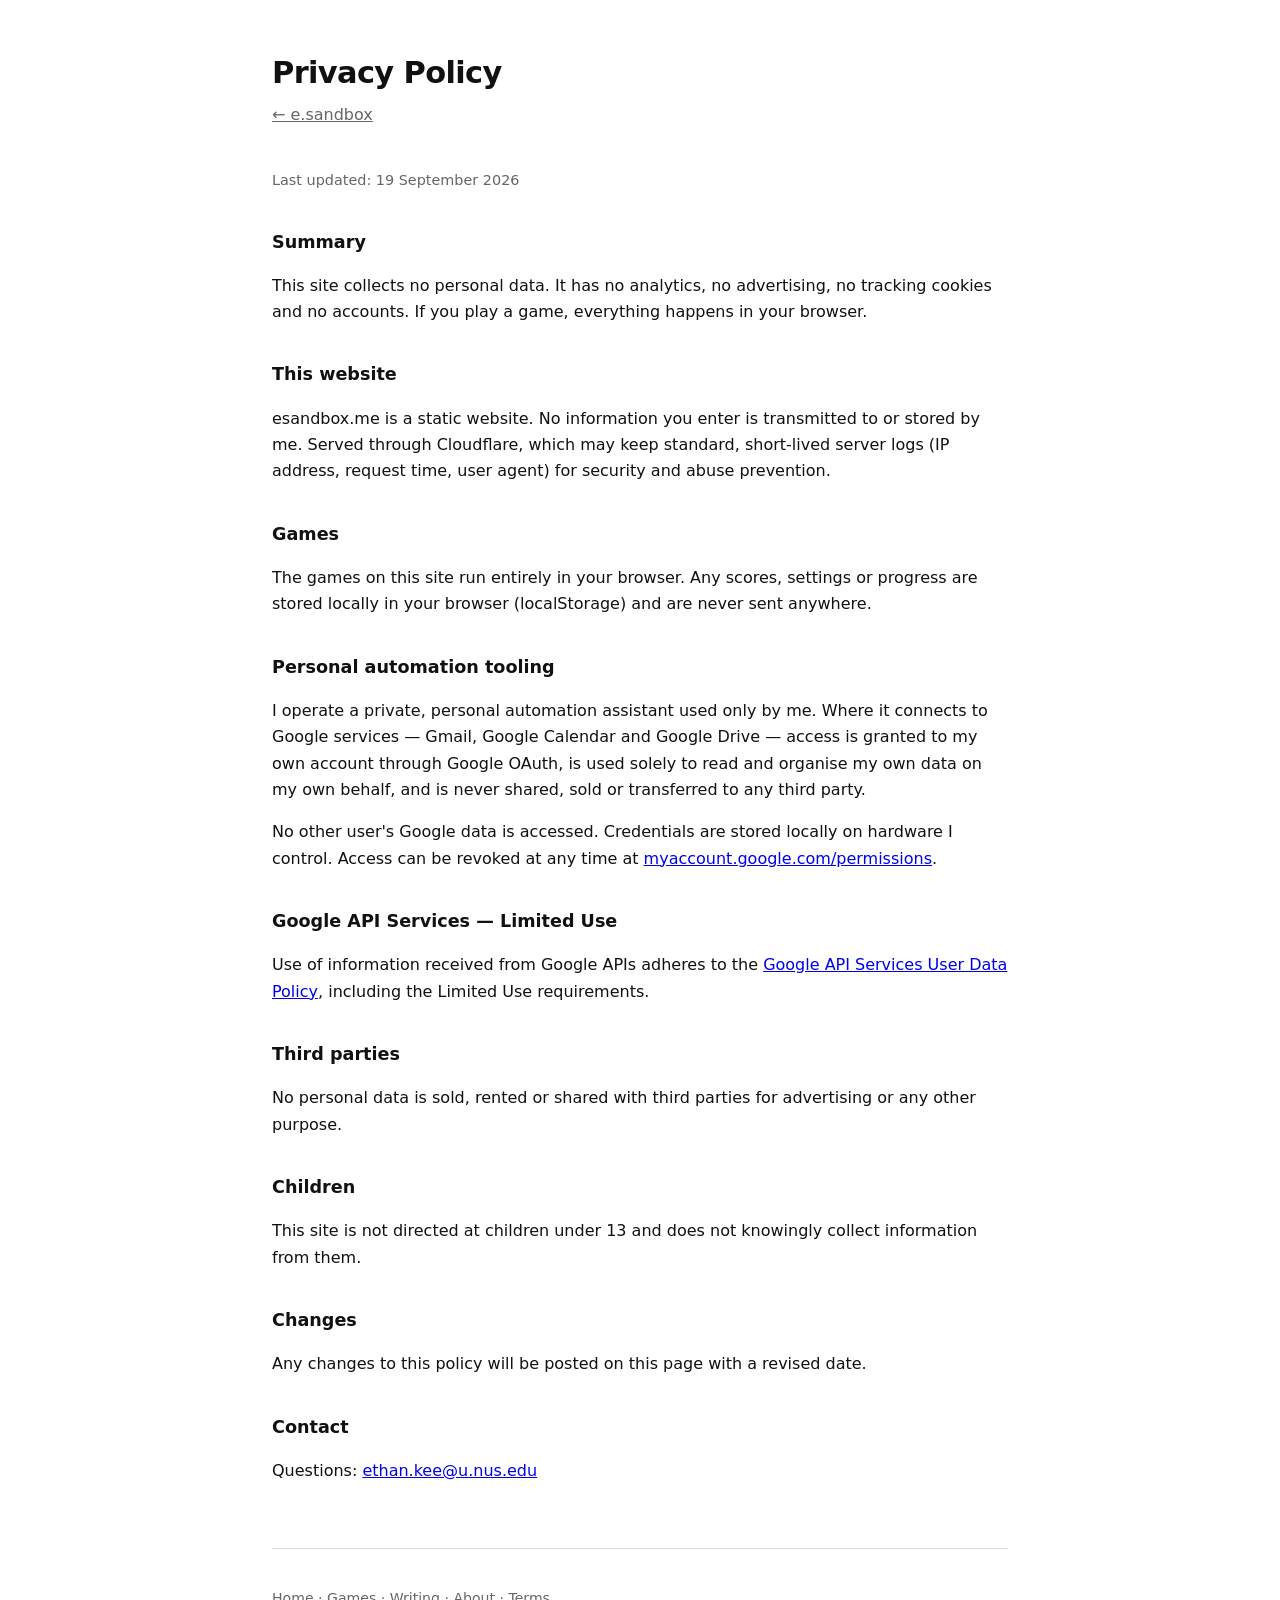
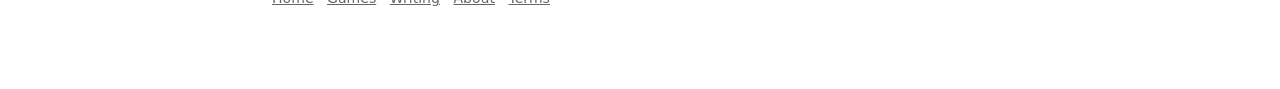
==== privacy/index.html @ c4252aa8 "Add games, writing, about, privacy and terms pages; wire every hub route" ====
<!DOCTYPE html>
<html lang="en">
<head>
<meta charset="utf-8">
<meta name="viewport" content="width=device-width, initial-scale=1">
<title>Privacy — e.sandbox</title>
<link rel="stylesheet" href="/style.css">
</head>
<body>
<div class="wrap">

<header class="site">
  <h1>Privacy Policy</h1>
  <p><a href="/" style="color:inherit">← e.sandbox</a></p>
</header>

<main class="prose">
  <p class="updated">Last updated: 19 September 2026</p>

  <h2>Summary</h2>
  <p>This site collects no personal data. It has no analytics, no advertising, no tracking cookies and no accounts. If you play a game, everything happens in your browser.</p>

  <h2>This website</h2>
  <p>esandbox.me is a static website. No information you enter is transmitted to or stored by me. Served through Cloudflare, which may keep standard, short-lived server logs (IP address, request time, user agent) for security and abuse prevention.</p>

  <h2>Games</h2>
  <p>The games on this site run entirely in your browser. Any scores, settings or progress are stored locally in your browser (localStorage) and are never sent anywhere.</p>

  <h2>Personal automation tooling</h2>
  <p>I operate a private, personal automation assistant used only by me. Where it connects to Google services — Gmail, Google Calendar and Google Drive — access is granted to my own account through Google OAuth, is used solely to read and organise my own data on my own behalf, and is never shared, sold or transferred to any third party.</p>
  <p>No other user's Google data is accessed. Credentials are stored locally on hardware I control. Access can be revoked at any time at <a href="https://myaccount.google.com/permissions">myaccount.google.com/permissions</a>.</p>

  <h2>Google API Services — Limited Use</h2>
  <p>Use of information received from Google APIs adheres to the <a href="https://developers.google.com/terms/api-services-user-data-policy">Google API Services User Data Policy</a>, including the Limited Use requirements.</p>

  <h2>Third parties</h2>
  <p>No personal data is sold, rented or shared with third parties for advertising or any other purpose.</p>

  <h2>Children</h2>
  <p>This site is not directed at children under 13 and does not knowingly collect information from them.</p>

  <h2>Changes</h2>
  <p>Any changes to this policy will be posted on this page with a revised date.</p>

  <h2>Contact</h2>
  <p>Questions: <a href="mailto:ethan.kee@u.nus.edu">ethan.kee@u.nus.edu</a></p>
</main>

<footer class="site">
  <p><a href="/">Home</a> · <a href="/games/">Games</a> · <a href="/writing/">Writing</a> · <a href="/about/">About</a> · <a href="/terms/">Terms</a></p>
</footer>

</div>
</body>
</html>
---- style.css ----
/* esandbox — shared stylesheet.
   Neutral placeholder styling so nothing looks broken. Sir redesigns this file.
   Everything visual should live here so a redesign is one file, not eight pages. */

:root {
  --bg: #ffffff;
  --fg: #111111;
  --muted: #666666;
  --line: #dddddd;
  --accent: #111111;
}

@media (prefers-color-scheme: dark) {
  :root {
    --bg: #0d0d0f;
    --fg: #f2f2f2;
    --muted: #9a9a9a;
    --line: #2a2a2e;
    --accent: #f2f2f2;
  }
}

* { box-sizing: border-box; }

body {
  margin: 0;
  padding: 3rem 1.25rem 4rem;
  font-family: system-ui, -apple-system, "Segoe UI", sans-serif;
  line-height: 1.65;
  color: var(--fg);
  background: var(--bg);
  -webkit-text-size-adjust: 100%;
}

.wrap { max-width: 46rem; margin: 0 auto; }

header.site { margin-bottom: 2.5rem; }
header.site h1 { margin: 0 0 .25rem; font-size: 1.9rem; letter-spacing: -.02em; }
header.site p { margin: 0 0 1rem; color: var(--muted); }

nav.site a {
  color: var(--accent);
  text-decoration: none;
  margin-right: 1.1rem;
  font-weight: 600;
  border-bottom: 1px solid transparent;
  padding-bottom: 2px;
}
nav.site a:hover { border-bottom-color: var(--accent); }

h2 { font-size: 1.1rem; margin: 2rem 0 .75rem; }

.card {
  border: 1px solid var(--line);
  border-radius: 10px;
  padding: 1.1rem 1.25rem;
  margin-bottom: 1rem;
}
.card h3 { margin: 0 0 .35rem; font-size: 1.05rem; }
.card p { margin: 0 0 .8rem; color: var(--muted); font-size: .95rem; }

a.button {
  display: inline-block;
  color: var(--accent);
  font-weight: 600;
  text-decoration: none;
  border-bottom: 2px solid var(--accent);
  padding-bottom: 1px;
}
a.button:hover { opacity: .7; }

.todo {
  border-left: 3px solid var(--line);
  padding: .75rem 0 .75rem 1rem;
  color: var(--muted);
  font-size: .95rem;
}

footer.site {
  margin-top: 4rem;
  padding-top: 1.5rem;
  border-top: 1px solid var(--line);
  color: var(--muted);
  font-size: .88rem;
}
footer.site a { color: var(--muted); }

.prose h2 { margin-top: 2.2rem; }
.prose p, .prose li { color: var(--fg); }
.prose .updated { color: var(--muted); font-size: .9rem; }
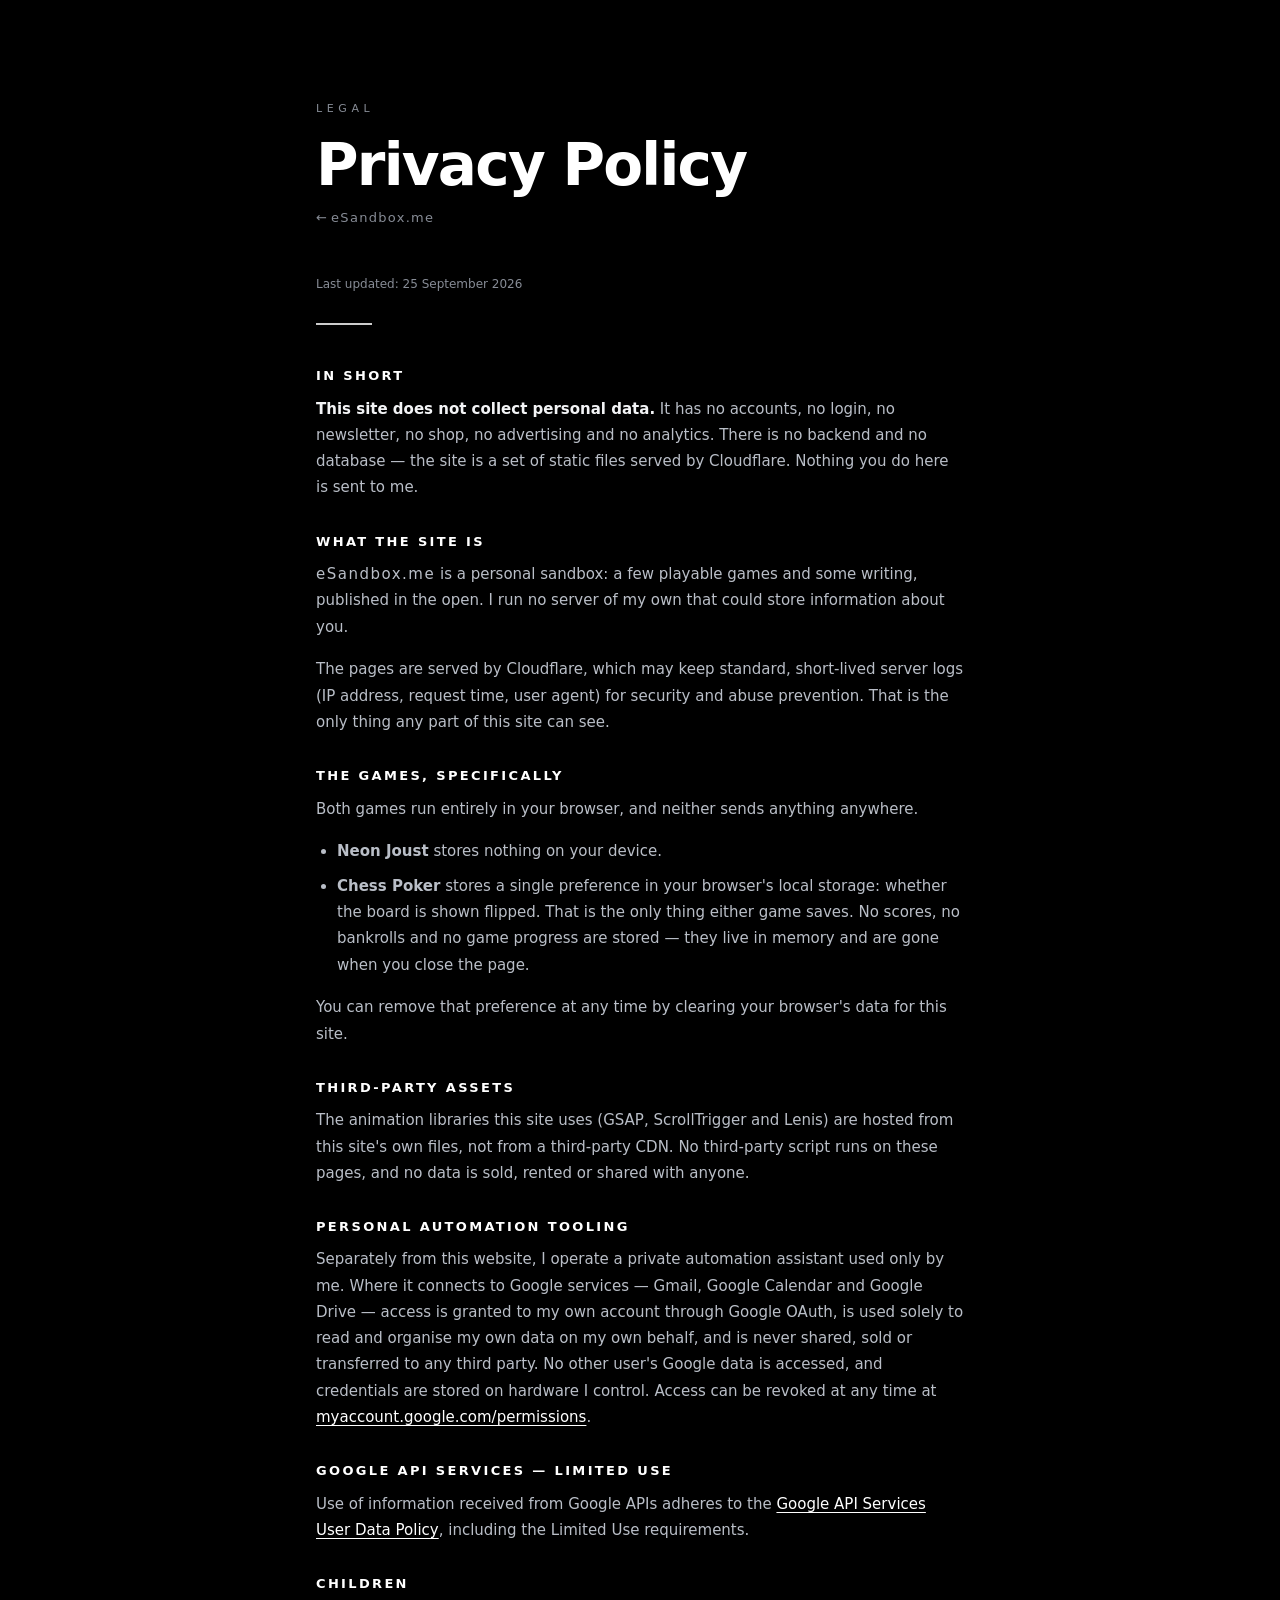
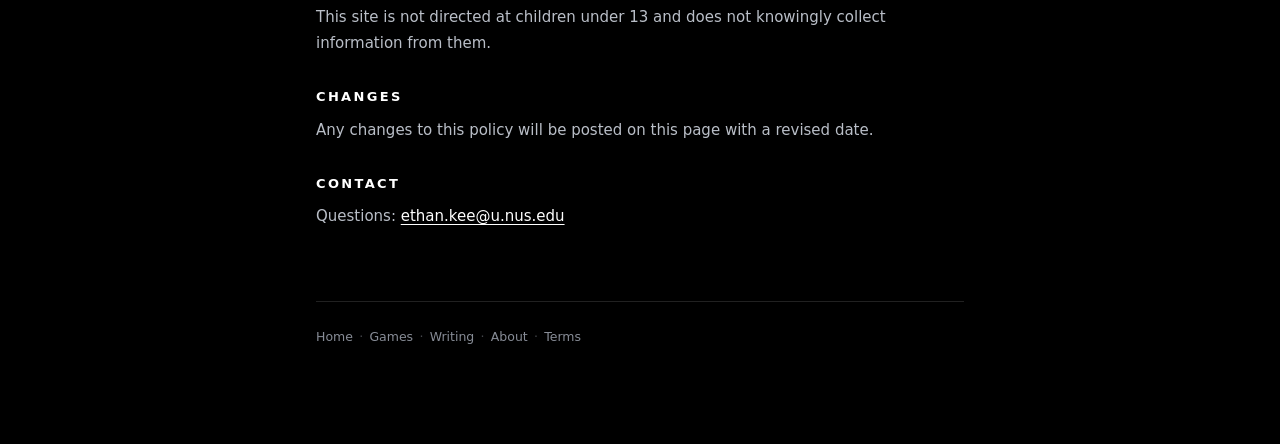
==== commit 9eee3b0e: "Update privacy and terms pages to match the new single-page design - Retitle and restyle both pages " ====
--- a/privacy/index.html
+++ b/privacy/index.html
@@ -3,53 +3,69 @@
 <head>
 <meta charset="utf-8">
 <meta name="viewport" content="width=device-width, initial-scale=1">
-<title>Privacy — e.sandbox</title>
-<link rel="stylesheet" href="/style.css">
+<title>Privacy — eSandbox.me</title>
+<meta name="description" content="Privacy policy for eSandbox.me — a personal sandbox of games, mathematics and writing.">
+<link rel="stylesheet" href="/css/base.css">
+<link rel="stylesheet" href="/css/legal.css">
 </head>
 <body>
-<div class="wrap">
+<a class="skip" href="#main">Skip to the policy</a>
 
-<header class="site">
-  <h1>Privacy Policy</h1>
-  <p><a href="/" style="color:inherit">← e.sandbox</a></p>
-</header>
+<main id="main" class="legal">
 
-<main class="prose">
-  <p class="updated">Last updated: 19 September 2026</p>
+  <header class="lg-head">
+    <p class="lg-eyebrow">legal</p>
+    <h1 class="lg-title">Privacy Policy</h1>
+    <p class="lg-back"><a href="/">← <span class="name">eSandbox.me</span></a></p>
+  </header>
 
-  <h2>Summary</h2>
-  <p>This site collects no personal data. It has no analytics, no advertising, no tracking cookies and no accounts. If you play a game, everything happens in your browser.</p>
+  <p class="lg-updated">Last updated: 25 September 2026</p>
 
-  <h2>This website</h2>
-  <p>esandbox.me is a static website. No information you enter is transmitted to or stored by me. Served through Cloudflare, which may keep standard, short-lived server logs (IP address, request time, user agent) for security and abuse prevention.</p>
+  <div class="lg-rule" aria-hidden="true"></div>
 
-  <h2>Games</h2>
-  <p>The games on this site run entirely in your browser. Any scores, settings or progress are stored locally in your browser (localStorage) and are never sent anywhere.</p>
+  <div class="lg-body">
 
-  <h2>Personal automation tooling</h2>
-  <p>I operate a private, personal automation assistant used only by me. Where it connects to Google services — Gmail, Google Calendar and Google Drive — access is granted to my own account through Google OAuth, is used solely to read and organise my own data on my own behalf, and is never shared, sold or transferred to any third party.</p>
-  <p>No other user's Google data is accessed. Credentials are stored locally on hardware I control. Access can be revoked at any time at <a href="https://myaccount.google.com/permissions">myaccount.google.com/permissions</a>.</p>
+    <h2>In short</h2>
+    <p><strong>This site does not collect personal data.</strong> It has no accounts, no login, no newsletter, no shop, no advertising and no analytics. There is no backend and no database — the site is a set of static files served by Cloudflare. Nothing you do here is sent to me.</p>
 
-  <h2>Google API Services — Limited Use</h2>
-  <p>Use of information received from Google APIs adheres to the <a href="https://developers.google.com/terms/api-services-user-data-policy">Google API Services User Data Policy</a>, including the Limited Use requirements.</p>
+    <h2>What the site is</h2>
+    <p><span class="name">eSandbox.me</span> is a personal sandbox: a few playable games and some writing, published in the open. I run no server of my own that could store information about you.</p>
+    <p>The pages are served by Cloudflare, which may keep standard, short-lived server logs (IP address, request time, user agent) for security and abuse prevention. That is the only thing any part of this site can see.</p>
 
-  <h2>Third parties</h2>
-  <p>No personal data is sold, rented or shared with third parties for advertising or any other purpose.</p>
+    <h2>The games, specifically</h2>
+    <p>Both games run entirely in your browser, and neither sends anything anywhere.</p>
+    <ul>
+      <li><strong>Neon Joust</strong> stores nothing on your device.</li>
+      <li><strong>Chess Poker</strong> stores a single preference in your browser's local storage: whether the board is shown flipped. That is the only thing either game saves. No scores, no bankrolls and no game progress are stored — they live in memory and are gone when you close the page.</li>
+    </ul>
+    <p>You can remove that preference at any time by clearing your browser's data for this site.</p>
 
-  <h2>Children</h2>
-  <p>This site is not directed at children under 13 and does not knowingly collect information from them.</p>
+    <h2>Third-party assets</h2>
+    <p>The animation libraries this site uses (GSAP, ScrollTrigger and Lenis) are hosted from this site's own files, not from a third-party CDN. No third-party script runs on these pages, and no data is sold, rented or shared with anyone.</p>
 
-  <h2>Changes</h2>
-  <p>Any changes to this policy will be posted on this page with a revised date.</p>
+    <h2>Personal automation tooling</h2>
+    <p>Separately from this website, I operate a private automation assistant used only by me. Where it connects to Google services — Gmail, Google Calendar and Google Drive — access is granted to my own account through Google OAuth, is used solely to read and organise my own data on my own behalf, and is never shared, sold or transferred to any third party. No other user's Google data is accessed, and credentials are stored on hardware I control. Access can be revoked at any time at <a href="https://myaccount.google.com/permissions">myaccount.google.com/permissions</a>.</p>
 
-  <h2>Contact</h2>
-  <p>Questions: <a href="mailto:ethan.kee@u.nus.edu">ethan.kee@u.nus.edu</a></p>
+    <h2>Google API Services — Limited Use</h2>
+    <p>Use of information received from Google APIs adheres to the <a href="https://developers.google.com/terms/api-services-user-data-policy">Google API Services User Data Policy</a>, including the Limited Use requirements.</p>
+
+    <h2>Children</h2>
+    <p>This site is not directed at children under 13 and does not knowingly collect information from them.</p>
+
+    <h2>Changes</h2>
+    <p>Any changes to this policy will be posted on this page with a revised date.</p>
+
+    <h2>Contact</h2>
+    <p>Questions: <a href="mailto:ethan.kee@u.nus.edu">ethan.kee@u.nus.edu</a></p>
+
+  </div>
+
+  <footer class="lg-foot">
+    <nav aria-label="Site">
+      <a href="/">Home</a><span class="sep">·</span><a href="/games/">Games</a><span class="sep">·</span><a href="/writing/">Writing</a><span class="sep">·</span><a href="/about/">About</a><span class="sep">·</span><a href="/terms/">Terms</a>
+    </nav>
+  </footer>
+
 </main>
-
-<footer class="site">
-  <p><a href="/">Home</a> · <a href="/games/">Games</a> · <a href="/writing/">Writing</a> · <a href="/about/">About</a> · <a href="/terms/">Terms</a></p>
-</footer>
-
-</div>
 </body>
 </html>
--- a/css/base.css
+++ b/css/base.css
@@ -0,0 +1,240 @@
+/* ─────────────────────────────────────────────────────────────
+   base.css — reset, page shell, and the left-edge index rail.
+   Everything with a section-specific look lives in sections.css.
+   ───────────────────────────────────────────────────────────── */
+
+*, *::before, *::after { box-sizing: border-box; }
+html { -webkit-text-size-adjust: 100%; }
+body { margin: 0; background: #000; color: #fff; overflow-x: hidden; }
+img, canvas { display: block; max-width: 100%; }
+button { font: inherit; color: inherit; }
+h1, h2, p, ol, ul, dl, dd, figure { margin: 0; padding: 0; }
+ol, ul { list-style: none; }
+
+.skip {
+  position: fixed; top: 8px; left: 8px; z-index: 300;
+  padding: 10px 14px; background: #fff; color: #000;
+  font: 600 13px/1 ui-sans-serif, system-ui, sans-serif;
+  border-radius: 4px; transform: translateY(-200%);
+}
+.skip:focus-visible { transform: none; }
+
+/* The product name is eSandbox.me — lowercase e, capital S — and several
+   blocks on this page are set in uppercase or small caps. Wrap the name in
+   `.name` anywhere it lands inside one of those; this rule is the single
+   place that guarantees the case survives. */
+.name { text-transform: none; font-variant-caps: normal; letter-spacing: .1em; }
+
+/* announced, never drawn */
+.sr-only {
+  position: absolute;
+  width: 1px; height: 1px;
+  margin: -1px; padding: 0;
+  overflow: hidden;
+  clip-path: inset(50%);
+  white-space: nowrap;
+  border: 0;
+}
+
+.sec {
+  position: relative;
+  min-height: 100svh;
+  display: flex;
+  align-items: center;
+  overflow: hidden;
+  /* room for the rail on wide screens */
+  padding: 96px clamp(24px, 6vw, 88px) 96px clamp(56px, 8vw, 128px);
+}
+
+/* ───────────────────────────  the rail  ─────────────────────────── */
+
+#rail {
+  position: fixed;
+  inset: 0 auto 0 0;
+  z-index: 200;
+  display: flex;
+  align-items: stretch;
+  font: 400 14px/1.4 ui-sans-serif, system-ui, -apple-system, sans-serif;
+  pointer-events: none;
+}
+
+/* invisible strip that catches the pointer at the very edge */
+.rail-hit {
+  width: 34px;
+  pointer-events: auto;
+}
+
+/* the always-visible hairline + scroll progress */
+.rail-spine {
+  position: absolute;
+  left: 13px; top: 0; bottom: 0;
+  width: 2px;
+  background: rgba(255, 255, 255, .17);
+  transition: background .35s ease, opacity .35s ease;
+}
+.rail-progress {
+  position: absolute; inset: 0;
+  background: currentColor;
+  color: #fff;
+  transform-origin: top;
+  transform: scaleY(var(--p, 0));
+}
+
+/* Native scroll-driven animation for the progress bar where supported.
+   The JS fallback sets --p; this simply takes over when available. */
+@supports (animation-timeline: scroll()) {
+  .rail-progress {
+    transform: none;
+    animation: rail-fill linear both;
+    animation-timeline: scroll(root block);
+  }
+  @keyframes rail-fill {
+    from { scale: 1 0; }
+    to   { scale: 1 1; }
+  }
+  .rail-progress { transform-origin: top; scale: 1 0; }
+}
+
+/* the panel that slides out */
+.rail-panel {
+  pointer-events: none;
+  width: min(290px, 78vw);
+  margin-left: -34px;
+  padding: 28px 26px 26px 52px;
+  display: flex;
+  flex-direction: column;
+  justify-content: center;
+  gap: 18px;
+  background: rgba(8, 8, 10, .82);
+  -webkit-backdrop-filter: blur(16px) saturate(120%);
+  backdrop-filter: blur(16px) saturate(120%);
+  border-right: 1px solid rgba(255, 255, 255, .12);
+  opacity: 0;
+  transform: translateX(-102%);
+  transition: transform .42s cubic-bezier(.22, 1, .36, 1), opacity .3s ease;
+}
+
+#rail:hover .rail-panel,
+#rail:focus-within .rail-panel,
+#rail.is-open .rail-panel {
+  opacity: 1;
+  transform: none;
+  pointer-events: auto;
+}
+#rail:hover .rail-spine,
+#rail:focus-within .rail-spine,
+#rail.is-open .rail-spine { opacity: 0; }
+
+.rail-title {
+  font-size: 11px;
+  letter-spacing: .32em;
+  /* The name is case-sensitive — eSandbox.me — so it is set as authored.
+     This used to be `text-transform: lowercase`, which silently rendered
+     it "esandbox.me". Do not put a case change back here. */
+  text-transform: none;
+  color: rgba(255, 255, 255, .45);
+}
+
+.rail-list { display: flex; flex-direction: column; gap: 2px; }
+
+.rail-list a {
+  display: grid;
+  grid-template-columns: 10px 26px 1fr;
+  align-items: center;
+  gap: 12px;
+  padding: 11px 10px;
+  margin-left: -10px;
+  border-radius: 6px;
+  color: rgba(255, 255, 255, .62);
+  text-decoration: none;
+  transition: color .18s ease, background-color .18s ease;
+}
+.rail-list a:hover,
+.rail-list a:focus-visible { color: #fff; background: rgba(255, 255, 255, .07); }
+.rail-list a:focus-visible { outline: 2px solid #fff; outline-offset: 1px; }
+
+.rail-list i {
+  width: 10px; height: 10px; border-radius: 50%;
+  background: var(--sw);
+  box-shadow: 0 0 0 1px rgba(0, 0, 0, .5) inset;
+  transition: transform .18s ease;
+}
+.rail-list a:hover i { transform: scale(1.35); }
+
+.rail-list b {
+  font-variant-numeric: tabular-nums;
+  font-weight: 400;
+  font-size: 11px;
+  letter-spacing: .1em;
+  color: rgba(255, 255, 255, .34);
+}
+.rail-list a:hover b { color: rgba(255, 255, 255, .7); }
+
+/* the section you are currently in */
+.rail-list a[aria-current="true"] { color: #fff; }
+.rail-list a[aria-current="true"] b { color: var(--sw); }
+.rail-list a[aria-current="true"] i { transform: scale(1.35); }
+
+.rail-foot {
+  font-size: 11.5px;
+  line-height: 1.55;
+  color: rgba(255, 255, 255, .34);
+  max-width: 22ch;
+}
+
+/* ───────────────────────────  rail motion  ───────────────────────────
+   The rail is the one element shared by all five sections, so it is the
+   one element that carries the page's state: the spine takes the colour
+   of the section you are in, and the index fans open instead of
+   appearing all at once. */
+
+.rail-spine { background: rgba(255, 255, 255, .17); }
+.rail-progress {
+  color: var(--rail-accent, #fff);
+  transition: color .55s ease;
+}
+
+.rail-title,
+.rail-foot { opacity: 0; transition: opacity .28s ease; }
+
+.rail-list li {
+  opacity: 0;
+  transform: translateX(-14px);
+  transition: opacity .22s ease, transform .38s cubic-bezier(.22, 1, .36, 1);
+}
+
+#rail:hover .rail-title,      #rail:focus-within .rail-title,      #rail.is-open .rail-title,
+#rail:hover .rail-foot,       #rail:focus-within .rail-foot,       #rail.is-open .rail-foot {
+  opacity: 1;
+  transition-delay: .12s;
+}
+#rail:hover .rail-list li,
+#rail:focus-within .rail-list li,
+#rail.is-open .rail-list li {
+  opacity: 1;
+  transform: none;
+  transition-delay: calc(var(--i, 0) * 38ms);
+}
+
+/* The index is invisible until the pointer finds the edge, so once, on
+   load, it shows an inch of itself and withdraws. */
+.rail-panel.peek { animation: rail-peek 2s cubic-bezier(.22, 1, .36, 1) 1s both; }
+@keyframes rail-peek {
+  0%          { opacity: 0; transform: translateX(-102%); }
+  22%, 48%    { opacity: 1; transform: translateX(-74%); }
+  100%        { opacity: 0; transform: translateX(-102%); }
+}
+
+@media (max-width: 720px) {
+  .rail-hit { width: 26px; }
+  .rail-spine { left: 9px; }
+  .sec { padding-left: 36px; padding-right: 22px; }
+}
+
+@media (prefers-reduced-motion: reduce) {
+  * { animation-duration: .001ms !important; animation-iteration-count: 1 !important; }
+  .rail-panel { transition-duration: .001ms; }
+  .rail-title,
+  .rail-foot,
+  .rail-list li { transition-duration: .001ms; transition-delay: 0s !important; }
+}
--- a/css/legal.css
+++ b/css/legal.css
@@ -0,0 +1,98 @@
+/* ─────────────────────────────────────────────────────────────
+   legal.css — privacy & terms pages.
+
+   Loads on top of base.css (which supplies the reset, the dark
+   shell, and the `.name` case-guard). This file gives the two
+   legal pages the same typographic rhythm as the title card in
+   sections.css, so they read as part of the new site rather
+   than leftovers from the old placeholder style.
+   ───────────────────────────────────────────────────────────── */
+
+:root {
+  --hz-ink: #f3f4f6;
+  --hz-dim: #878c96;
+  --hz-line: rgba(255, 255, 255, .13);
+}
+
+.legal {
+  max-width: 760px;
+  margin: 0 auto;
+  padding: clamp(56px, 11vh, 128px) clamp(24px, 6vw, 56px) 96px;
+  font: 400 15px/1.75 ui-sans-serif, system-ui, -apple-system, "Segoe UI", Roboto, sans-serif;
+  color: var(--hz-ink);
+}
+
+/* header — the same eyebrow / title rhythm as the title card */
+.lg-eyebrow {
+  margin: 0 0 18px;
+  font-size: 11px;
+  font-weight: 500;
+  letter-spacing: .42em;
+  text-transform: uppercase;
+  color: var(--hz-dim);
+}
+
+.lg-title {
+  margin: 0 0 12px;
+  font-size: clamp(30px, 6.5vw, 58px);
+  font-weight: 600;
+  letter-spacing: -.03em;
+  line-height: 1.02;
+  color: #fff;
+}
+
+.lg-back {
+  margin: 0 0 clamp(30px, 4.5vw, 44px);
+  font-size: 13px;
+}
+.lg-back a { color: var(--hz-dim); text-decoration: none; }
+.lg-back a:hover { color: #fff; }
+
+.lg-updated {
+  margin: 0;
+  font-size: 12px;
+  color: var(--hz-dim);
+}
+
+/* the one piece of ornament, matching .he-lede::before */
+.lg-rule {
+  width: 56px; height: 2px;
+  margin: clamp(20px, 3vw, 28px) 0 clamp(28px, 4vw, 40px);
+  background: #fff;
+  opacity: .8;
+}
+
+.lg-body h2 {
+  margin: 2.3em 0 .6em;
+  font-size: 13px;
+  font-weight: 600;
+  letter-spacing: .18em;
+  text-transform: uppercase;
+  color: #fff;
+}
+.lg-body h2:first-child { margin-top: 0; }
+
+.lg-body p { margin: 0 0 1.1em; color: #b9bec7; }
+.lg-body p strong { color: var(--hz-ink); font-weight: 600; }
+
+.lg-body ul { margin: 0 0 1.1em; padding-left: 1.4em; list-style: disc; color: #b9bec7; }
+.lg-body ul li { margin: 0 0 .55em; }
+
+.lg-body a { color: #fff; text-decoration: underline; text-underline-offset: 3px; }
+.lg-body a:hover { opacity: .75; }
+
+/* footer nav */
+.lg-foot {
+  margin-top: clamp(48px, 7vw, 72px);
+  padding-top: 24px;
+  border-top: 1px solid var(--hz-line);
+  font-size: 12.5px;
+  color: var(--hz-dim);
+}
+.lg-foot a { color: var(--hz-dim); text-decoration: none; }
+.lg-foot a:hover { color: #fff; }
+.lg-foot .sep { margin: 0 .5em; opacity: .5; }
+
+@media (prefers-reduced-motion: reduce) {
+  .legal { font-variant-ligatures: none; }
+}
